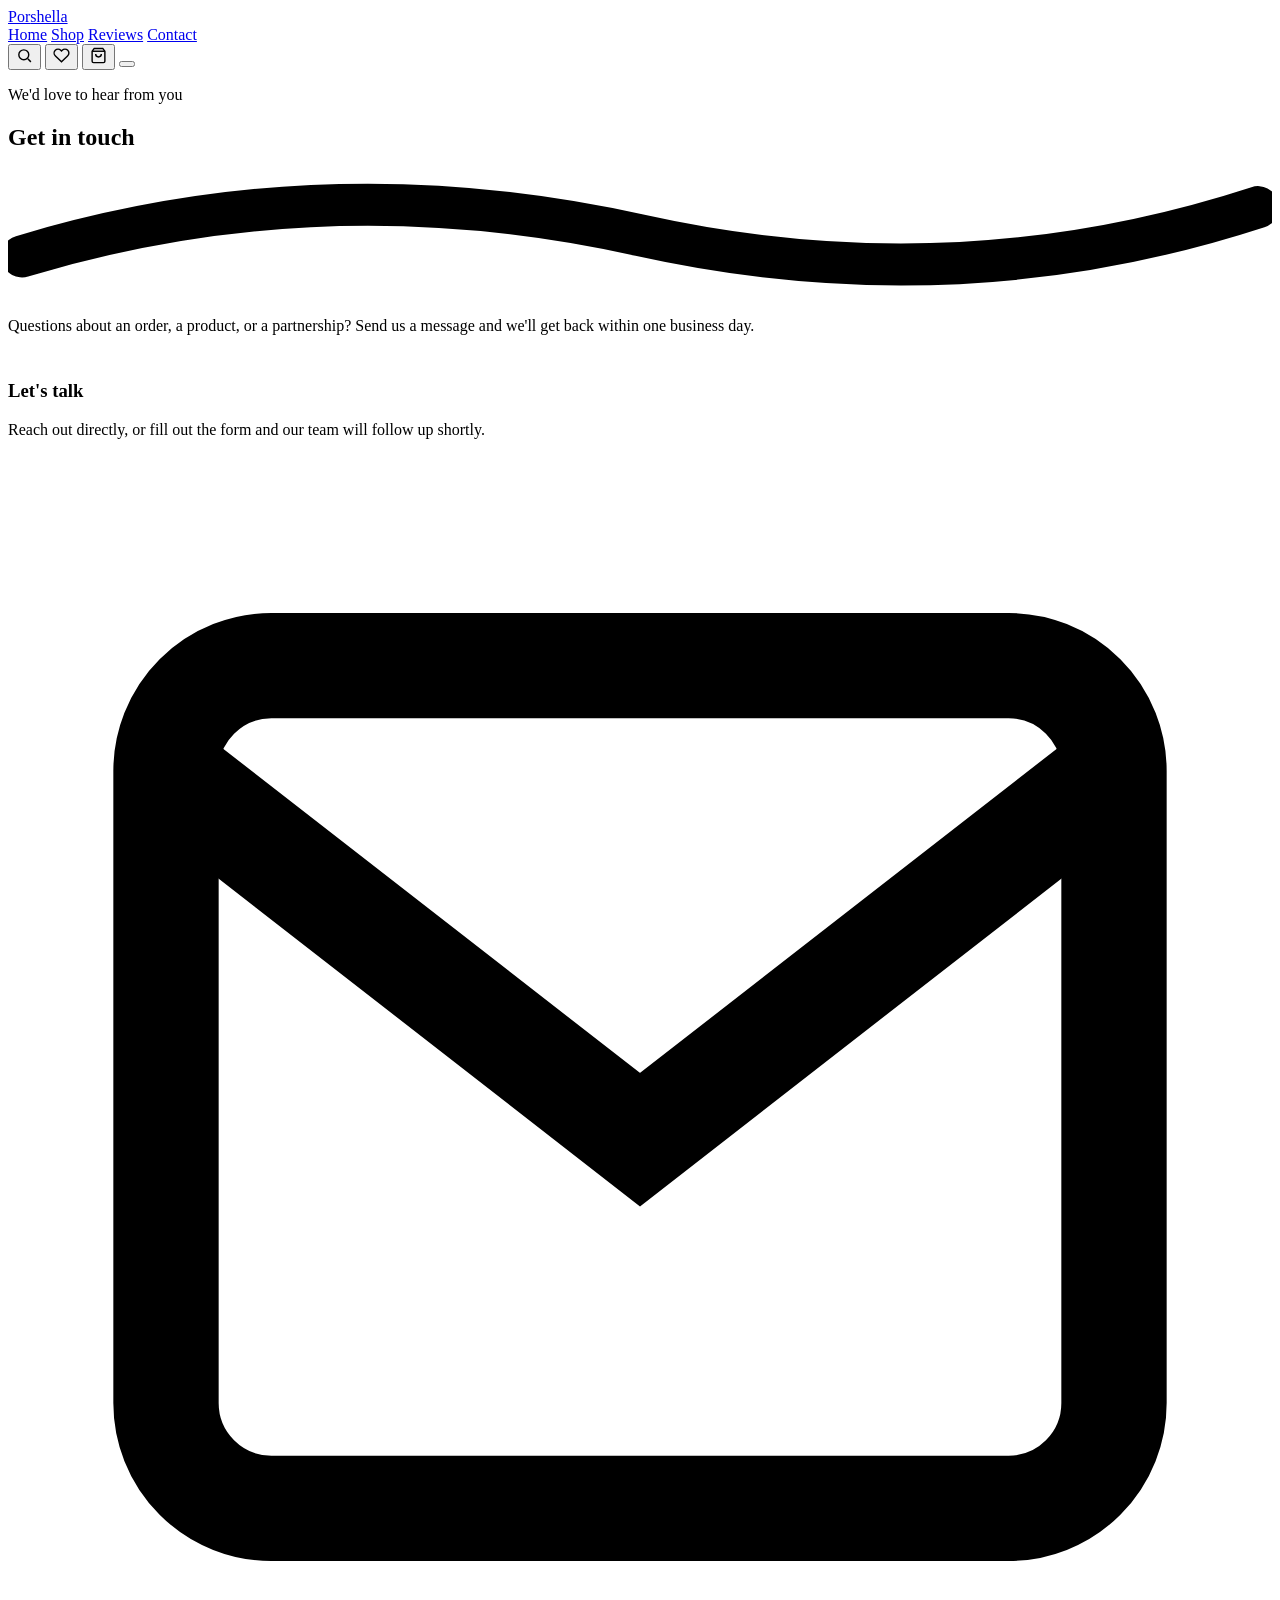
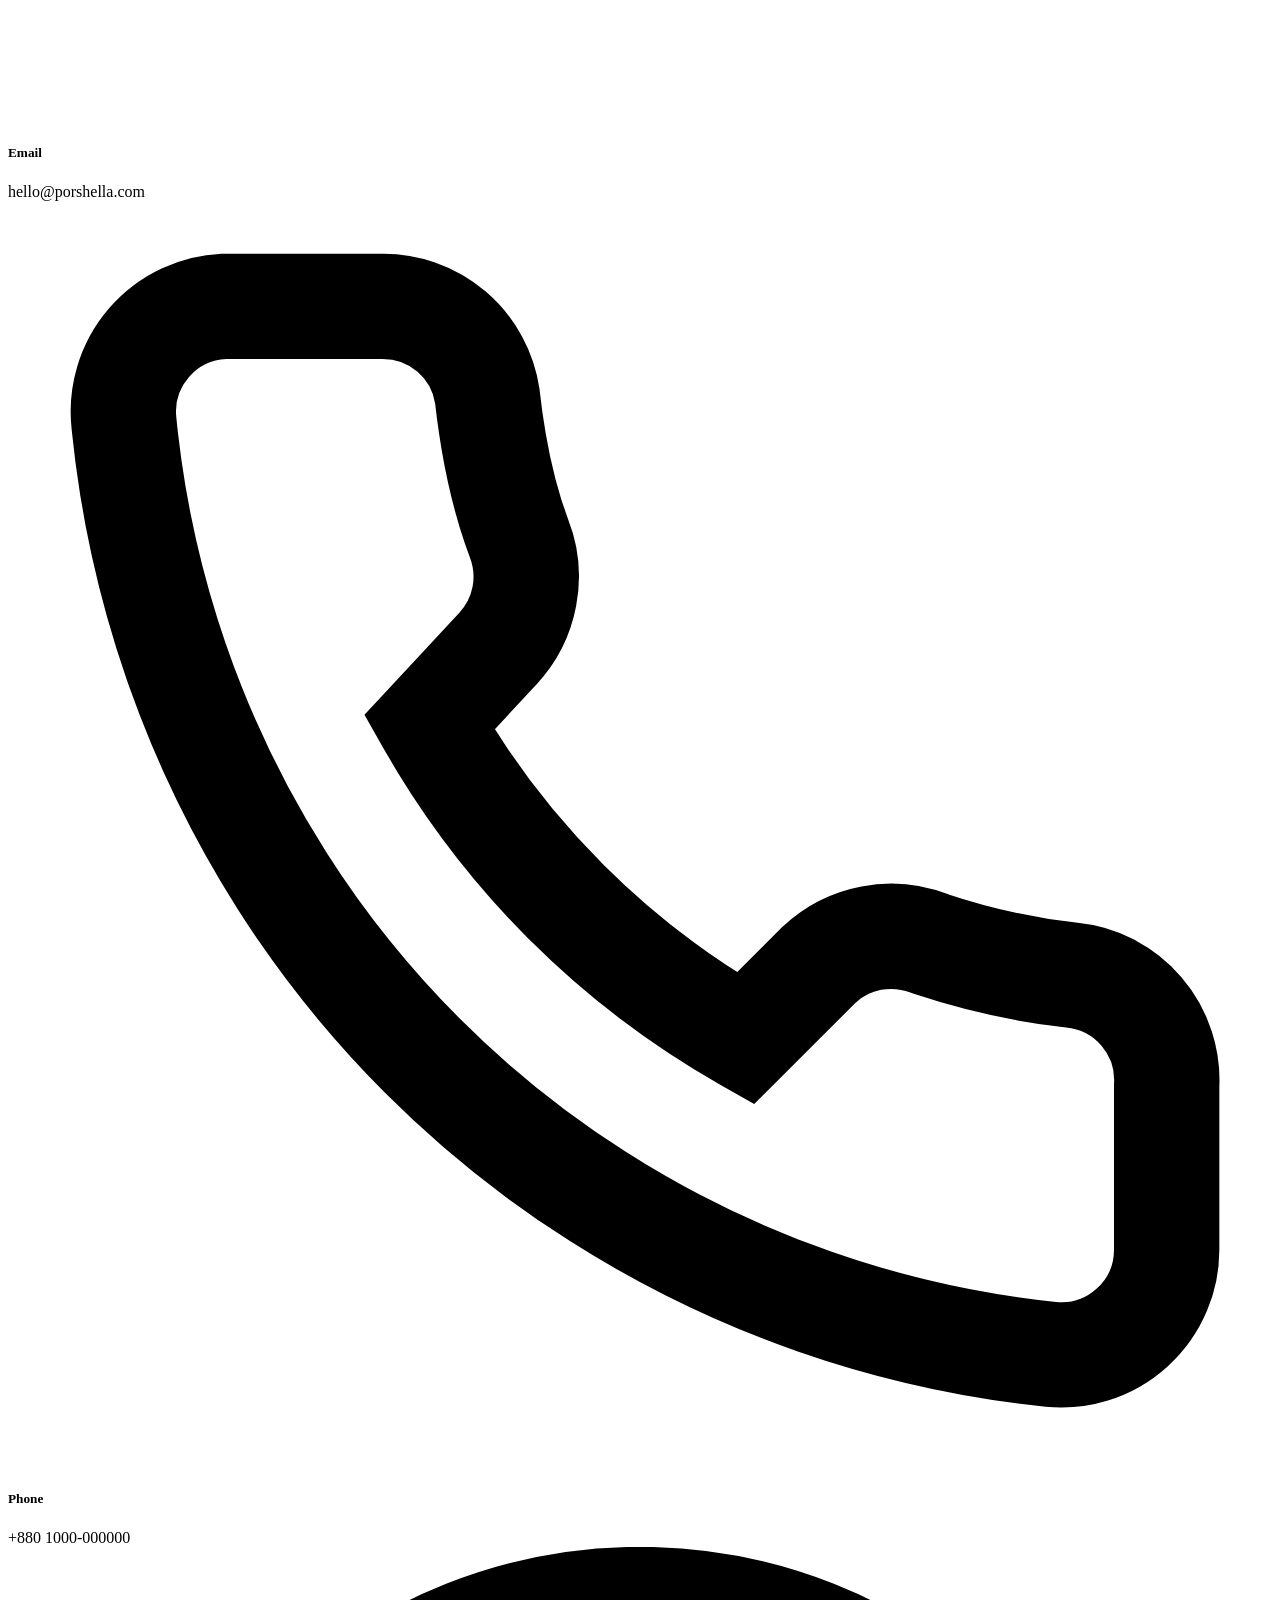
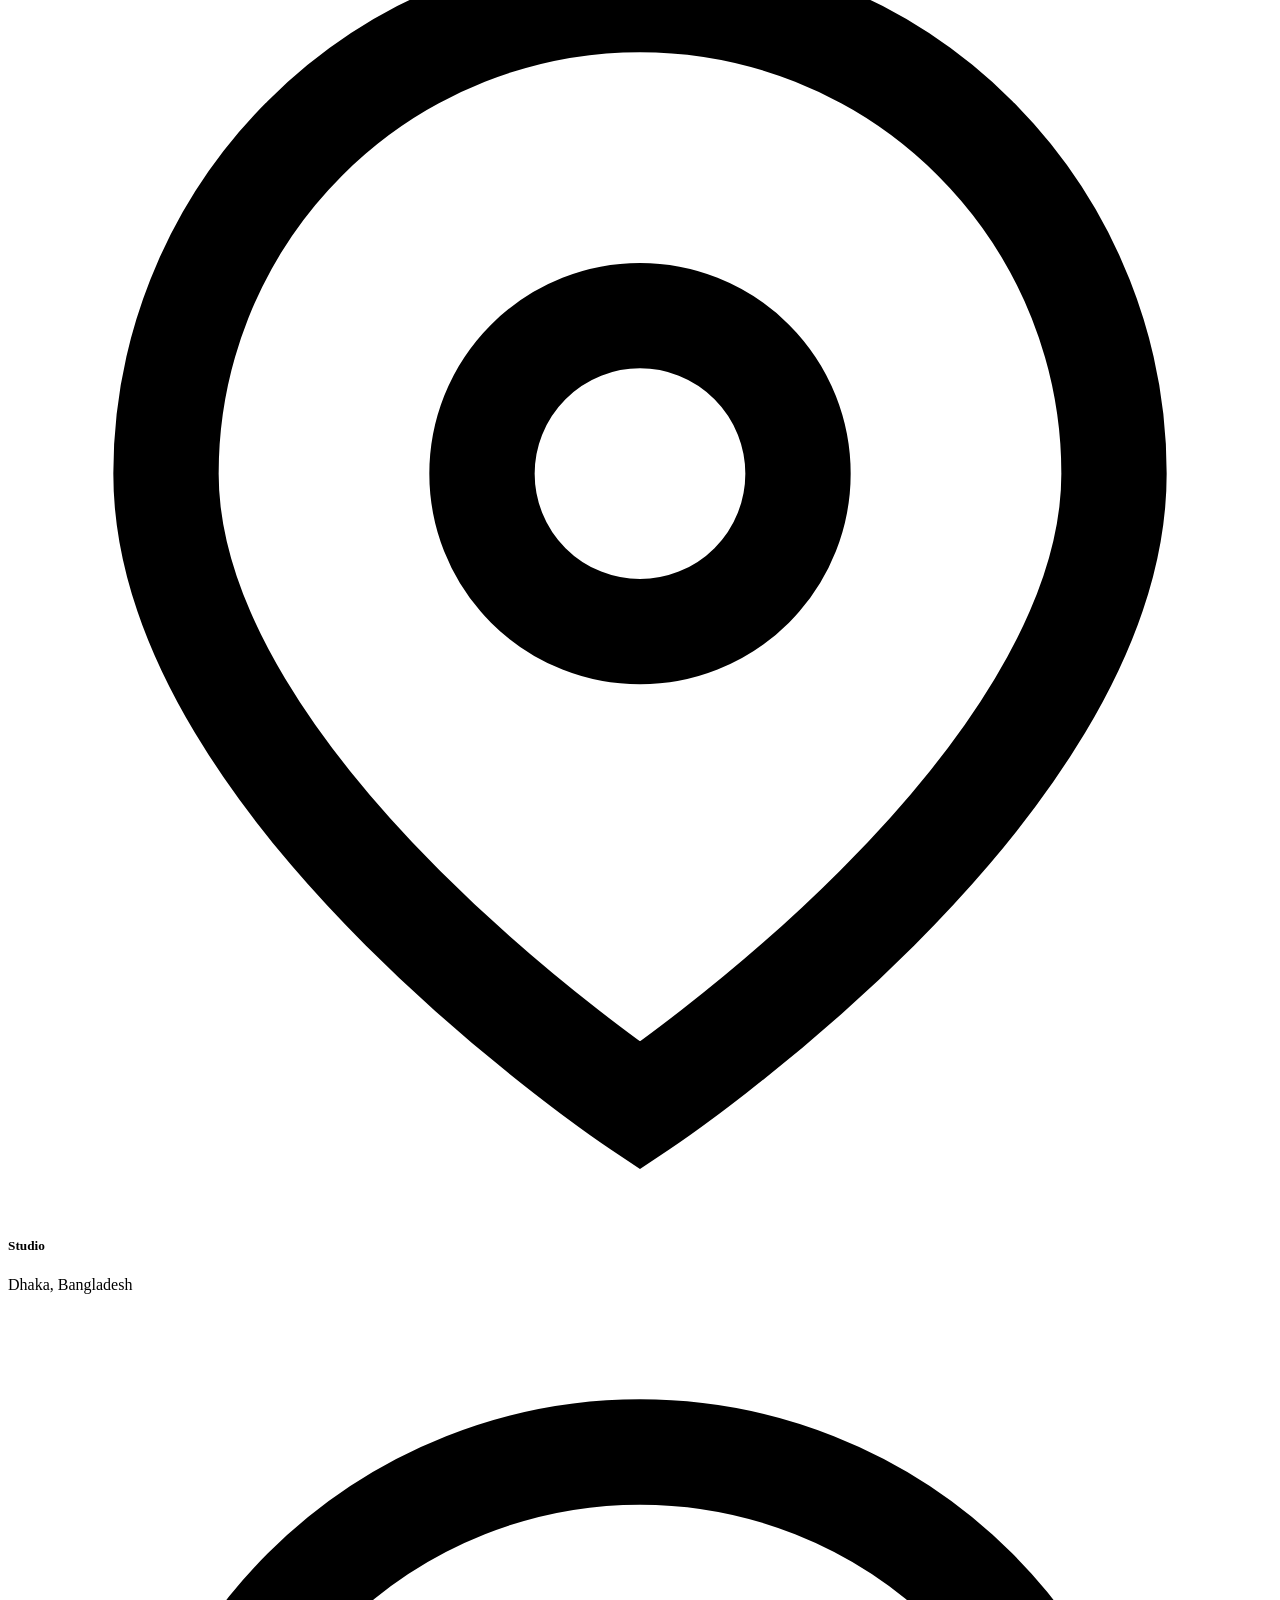
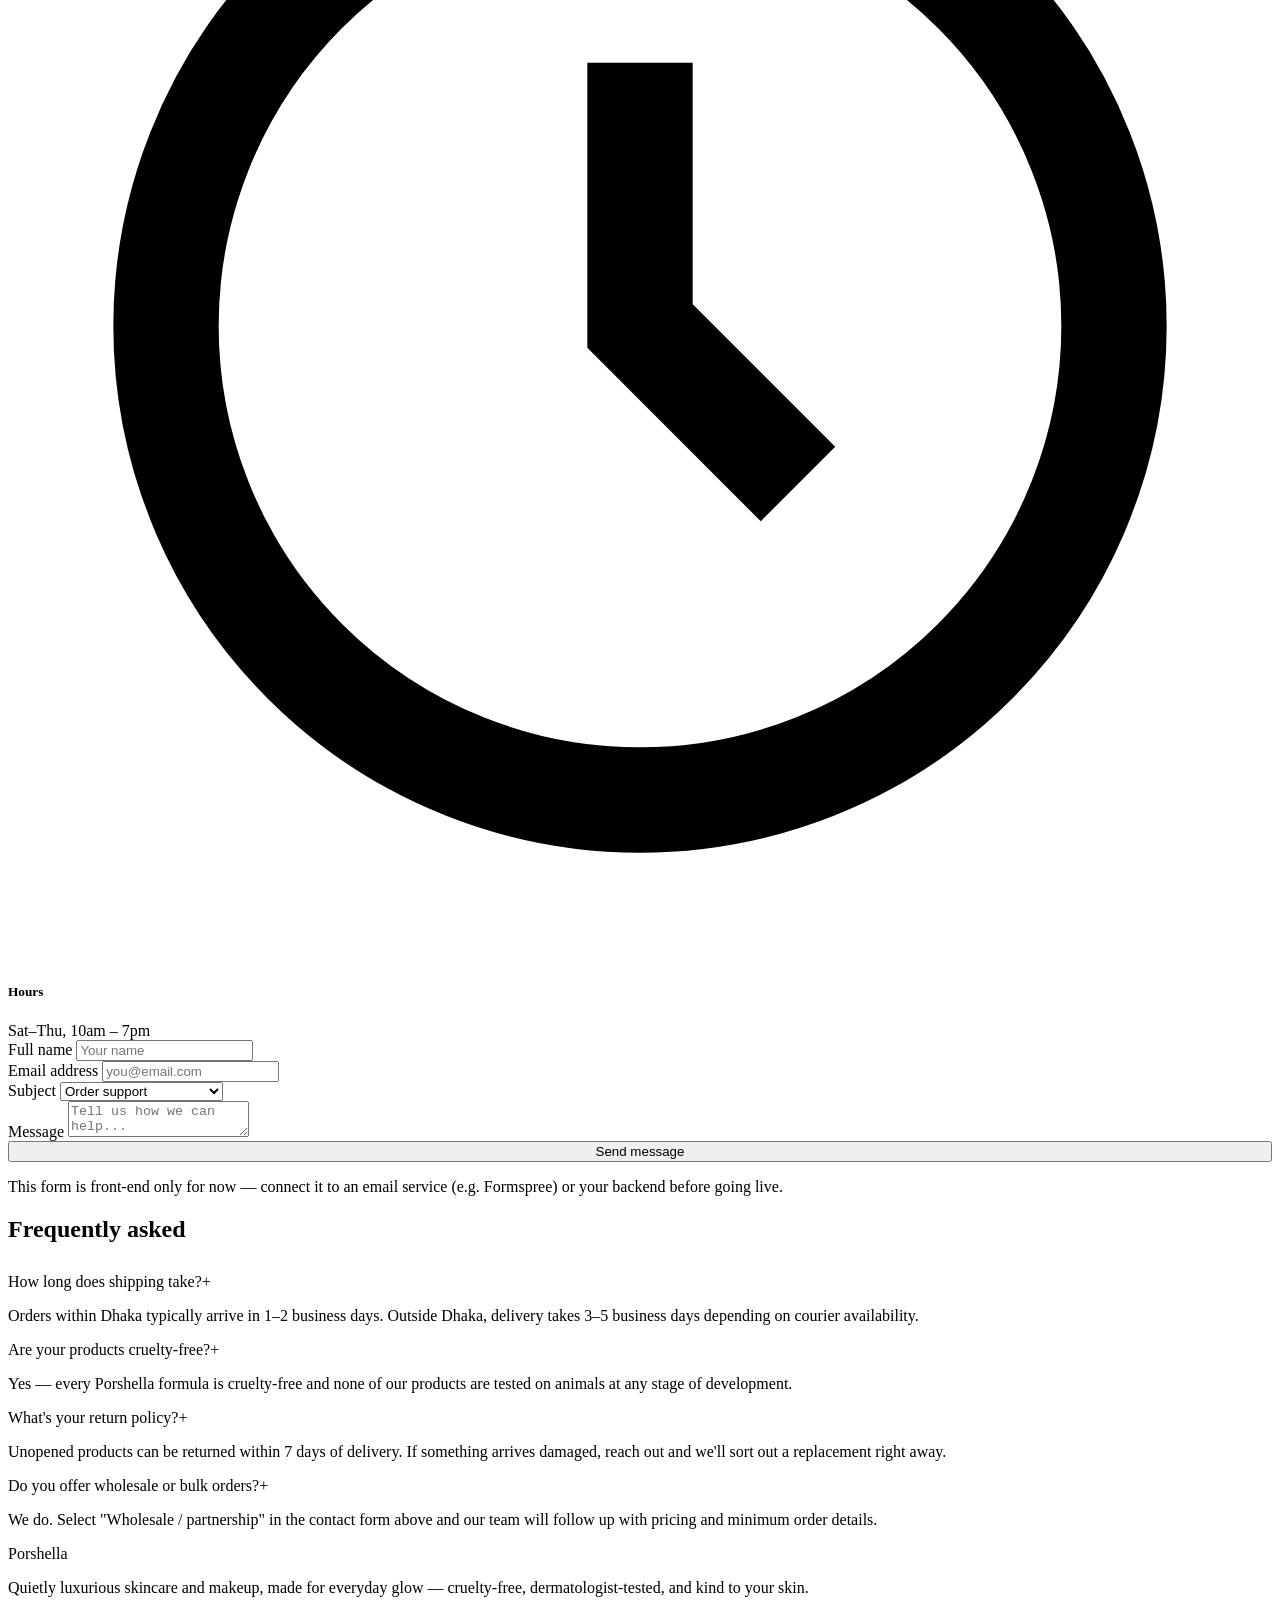
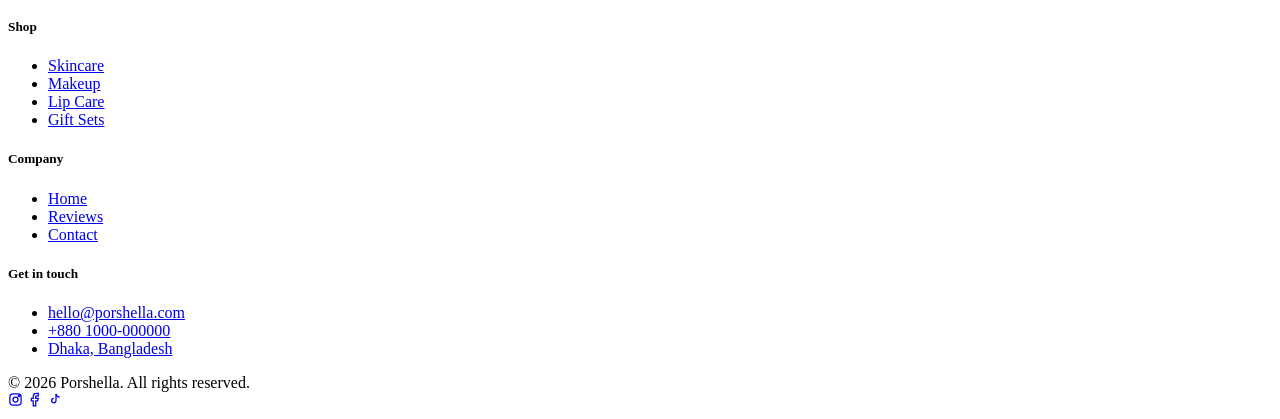
==== contact.html @ 31812f54 "Add files via upload" ====
<!DOCTYPE html>
<html lang="en">
<head>
<meta charset="UTF-8">
<meta name="viewport" content="width=device-width, initial-scale=1.0">
<title>Contact — Porshella</title>
<link rel="preconnect" href="https://fonts.googleapis.com">
<link href="https://fonts.googleapis.com/css2?family=Playfair+Display:wght@500;600;700&family=Inter:wght@400;500;600;700&display=swap" rel="stylesheet">
<link rel="stylesheet" href="css/styles.css">
</head>
<body>

<header class="site-header">
  <nav class="nav">
    <a href="index.html" class="logo">Por<span>shella</span></a>
    <div class="nav-links">
      <a href="index.html">Home</a>
      <a href="cosmetics.html">Shop</a>
      <a href="reviews.html">Reviews</a>
      <a href="contact.html" class="active">Contact</a>
    </div>
    <div class="nav-actions">
      <button class="icon-btn" aria-label="Search">
        <svg width="17" height="17" viewBox="0 0 24 24" fill="none" stroke="currentColor" stroke-width="2"><circle cx="11" cy="11" r="7"/><line x1="21" y1="21" x2="16.65" y2="16.65"/></svg>
      </button>
      <button class="icon-btn" aria-label="Wishlist">
        <svg width="17" height="17" viewBox="0 0 24 24" fill="none" stroke="currentColor" stroke-width="2"><path d="M20.8 4.6a5.5 5.5 0 0 0-7.8 0L12 5.6l-1-1a5.5 5.5 0 0 0-7.8 7.8l1 1L12 21l7.8-7.6 1-1a5.5 5.5 0 0 0 0-7.8z"/></svg>
      </button>
      <button class="icon-btn" aria-label="Bag">
        <svg width="17" height="17" viewBox="0 0 24 24" fill="none" stroke="currentColor" stroke-width="2"><path d="M6 2 3 6v14a2 2 0 0 0 2 2h14a2 2 0 0 0 2-2V6l-3-4Z"/><path d="M3 6h18"/><path d="M16 10a4 4 0 0 1-8 0"/></svg>
      </button>
      <button class="menu-toggle" aria-label="Menu"><span></span></button>
    </div>
  </nav>
</header>

<main>
  <section class="page-hero">
    <div class="wrap">
      <p class="eyebrow center" style="justify-content:center;">We'd love to hear from you</p>
      <h1>Get in <span class="swash">touch<svg viewBox="0 0 180 20" preserveAspectRatio="none"><path d="M2 15 Q45 2 90 12 T178 8" stroke="currentColor" stroke-width="6" fill="none" stroke-linecap="round"/></svg></span></h1>
      <p>Questions about an order, a product, or a partnership? Send us a message and we'll get back within one business day.</p>
    </div>
  </section>

  <section class="section-pad bg-white" style="padding-top:10px;">
    <div class="wrap">
      <div class="contact-grid">

        <div class="contact-info">
          <h3>Let's talk</h3>
          <p>Reach out directly, or fill out the form and our team will follow up shortly.</p>

          <div class="contact-item">
            <div class="ci-icon">
              <svg viewBox="0 0 24 24" fill="none" stroke="currentColor" stroke-width="2"><path d="M4 4h16v16H4z" opacity="0"/><path d="M3 6l9 7 9-7"/><rect x="3" y="4" width="18" height="16" rx="2"/></svg>
            </div>
            <div>
              <h5>Email</h5>
              <span>hello@porshella.com</span>
            </div>
          </div>

          <div class="contact-item">
            <div class="ci-icon">
              <svg viewBox="0 0 24 24" fill="none" stroke="currentColor" stroke-width="2"><path d="M22 16.9v3a2 2 0 0 1-2.2 2 19.8 19.8 0 0 1-8.6-3 19.5 19.5 0 0 1-6-6 19.8 19.8 0 0 1-3-8.7A2 2 0 0 1 4.1 2h3a2 2 0 0 1 2 1.7c.1.9.3 1.9.6 2.7a2 2 0 0 1-.4 2.1L8 9.9a16 16 0 0 0 6 6l1.4-1.4a2 2 0 0 1 2.1-.4c.9.3 1.8.5 2.7.6a2 2 0 0 1 1.8 2.1Z"/></svg>
            </div>
            <div>
              <h5>Phone</h5>
              <span>+880 1000-000000</span>
            </div>
          </div>

          <div class="contact-item">
            <div class="ci-icon">
              <svg viewBox="0 0 24 24" fill="none" stroke="currentColor" stroke-width="2"><path d="M21 10c0 6-9 12-9 12S3 16 3 10a9 9 0 1 1 18 0Z"/><circle cx="12" cy="10" r="3"/></svg>
            </div>
            <div>
              <h5>Studio</h5>
              <span>Dhaka, Bangladesh</span>
            </div>
          </div>

          <div class="contact-item">
            <div class="ci-icon">
              <svg viewBox="0 0 24 24" fill="none" stroke="currentColor" stroke-width="2"><circle cx="12" cy="12" r="9"/><path d="M12 7v5l3 3"/></svg>
            </div>
            <div>
              <h5>Hours</h5>
              <span>Sat–Thu, 10am – 7pm</span>
            </div>
          </div>
        </div>

        <div class="contact-form">
          <form>
            <div class="form-row">
              <div class="form-field">
                <label for="name">Full name</label>
                <input type="text" id="name" placeholder="Your name" required>
              </div>
              <div class="form-field">
                <label for="email">Email address</label>
                <input type="email" id="email" placeholder="you@email.com" required>
              </div>
            </div>
            <div class="form-row">
              <div class="form-field full">
                <label for="subject">Subject</label>
                <select id="subject">
                  <option>Order support</option>
                  <option>Product question</option>
                  <option>Wholesale / partnership</option>
                  <option>Something else</option>
                </select>
              </div>
            </div>
            <div class="form-row">
              <div class="form-field full">
                <label for="message">Message</label>
                <textarea id="message" placeholder="Tell us how we can help..." required></textarea>
              </div>
            </div>
            <button type="submit" class="btn btn-primary" style="width:100%;">Send message</button>
            <p class="form-note">This form is front-end only for now — connect it to an email service (e.g. Formspree) or your backend before going live.</p>
          </form>
        </div>

      </div>

      <div class="faq-list">
        <div class="section-head" style="margin-bottom:30px;">
          <h2>Frequently asked</h2>
        </div>

        <div class="faq-item open">
          <div class="faq-q"><span>How long does shipping take?</span><span class="plus">+</span></div>
          <div class="faq-a"><p>Orders within Dhaka typically arrive in 1–2 business days. Outside Dhaka, delivery takes 3–5 business days depending on courier availability.</p></div>
        </div>

        <div class="faq-item">
          <div class="faq-q"><span>Are your products cruelty-free?</span><span class="plus">+</span></div>
          <div class="faq-a"><p>Yes — every Porshella formula is cruelty-free and none of our products are tested on animals at any stage of development.</p></div>
        </div>

        <div class="faq-item">
          <div class="faq-q"><span>What's your return policy?</span><span class="plus">+</span></div>
          <div class="faq-a"><p>Unopened products can be returned within 7 days of delivery. If something arrives damaged, reach out and we'll sort out a replacement right away.</p></div>
        </div>

        <div class="faq-item">
          <div class="faq-q"><span>Do you offer wholesale or bulk orders?</span><span class="plus">+</span></div>
          <div class="faq-a"><p>We do. Select "Wholesale / partnership" in the contact form above and our team will follow up with pricing and minimum order details.</p></div>
        </div>
      </div>

    </div>
  </section>
</main>

<footer class="site-footer">
  <div class="wrap">
    <div class="footer-grid">
      <div>
        <div class="footer-logo">Por<span>shella</span></div>
        <p>Quietly luxurious skincare and makeup, made for everyday glow — cruelty-free, dermatologist-tested, and kind to your skin.</p>
      </div>
      <div class="footer-col">
        <h5>Shop</h5>
        <ul>
          <li><a href="cosmetics.html#skincare">Skincare</a></li>
          <li><a href="cosmetics.html#makeup">Makeup</a></li>
          <li><a href="cosmetics.html#lip-care">Lip Care</a></li>
          <li><a href="cosmetics.html#gift-sets">Gift Sets</a></li>
        </ul>
      </div>
      <div class="footer-col">
        <h5>Company</h5>
        <ul>
          <li><a href="index.html">Home</a></li>
          <li><a href="reviews.html">Reviews</a></li>
          <li><a href="contact.html">Contact</a></li>
        </ul>
      </div>
      <div class="footer-col">
        <h5>Get in touch</h5>
        <ul>
          <li><a href="mailto:hello@porshella.com">hello@porshella.com</a></li>
          <li><a href="tel:+8801000000000">+880 1000-000000</a></li>
          <li><a href="contact.html">Dhaka, Bangladesh</a></li>
        </ul>
      </div>
    </div>
    <div class="footer-bottom">
      <span>© 2026 Porshella. All rights reserved.</span>
      <div class="footer-social">
        <a href="#" aria-label="Instagram"><svg width="15" height="15" viewBox="0 0 24 24" fill="none" stroke="currentColor" stroke-width="2"><rect x="3" y="3" width="18" height="18" rx="5"/><circle cx="12" cy="12" r="4"/><circle cx="17.5" cy="6.5" r="1"/></svg></a>
        <a href="#" aria-label="Facebook"><svg width="15" height="15" viewBox="0 0 24 24" fill="none" stroke="currentColor" stroke-width="2"><path d="M18 2h-3a5 5 0 0 0-5 5v3H7v4h3v8h4v-8h3l1-4h-4V7a1 1 0 0 1 1-1h3Z"/></svg></a>
        <a href="#" aria-label="TikTok"><svg width="15" height="15" viewBox="0 0 24 24" fill="none" stroke="currentColor" stroke-width="2"><path d="M16 3v10.5a3.5 3.5 0 1 1-3.5-3.5"/><path d="M16 3c.5 3 2.5 5 6 5"/></svg></a>
      </div>
    </div>
  </div>
</footer>

<script src="js/main.js"></script>
</body>
</html>
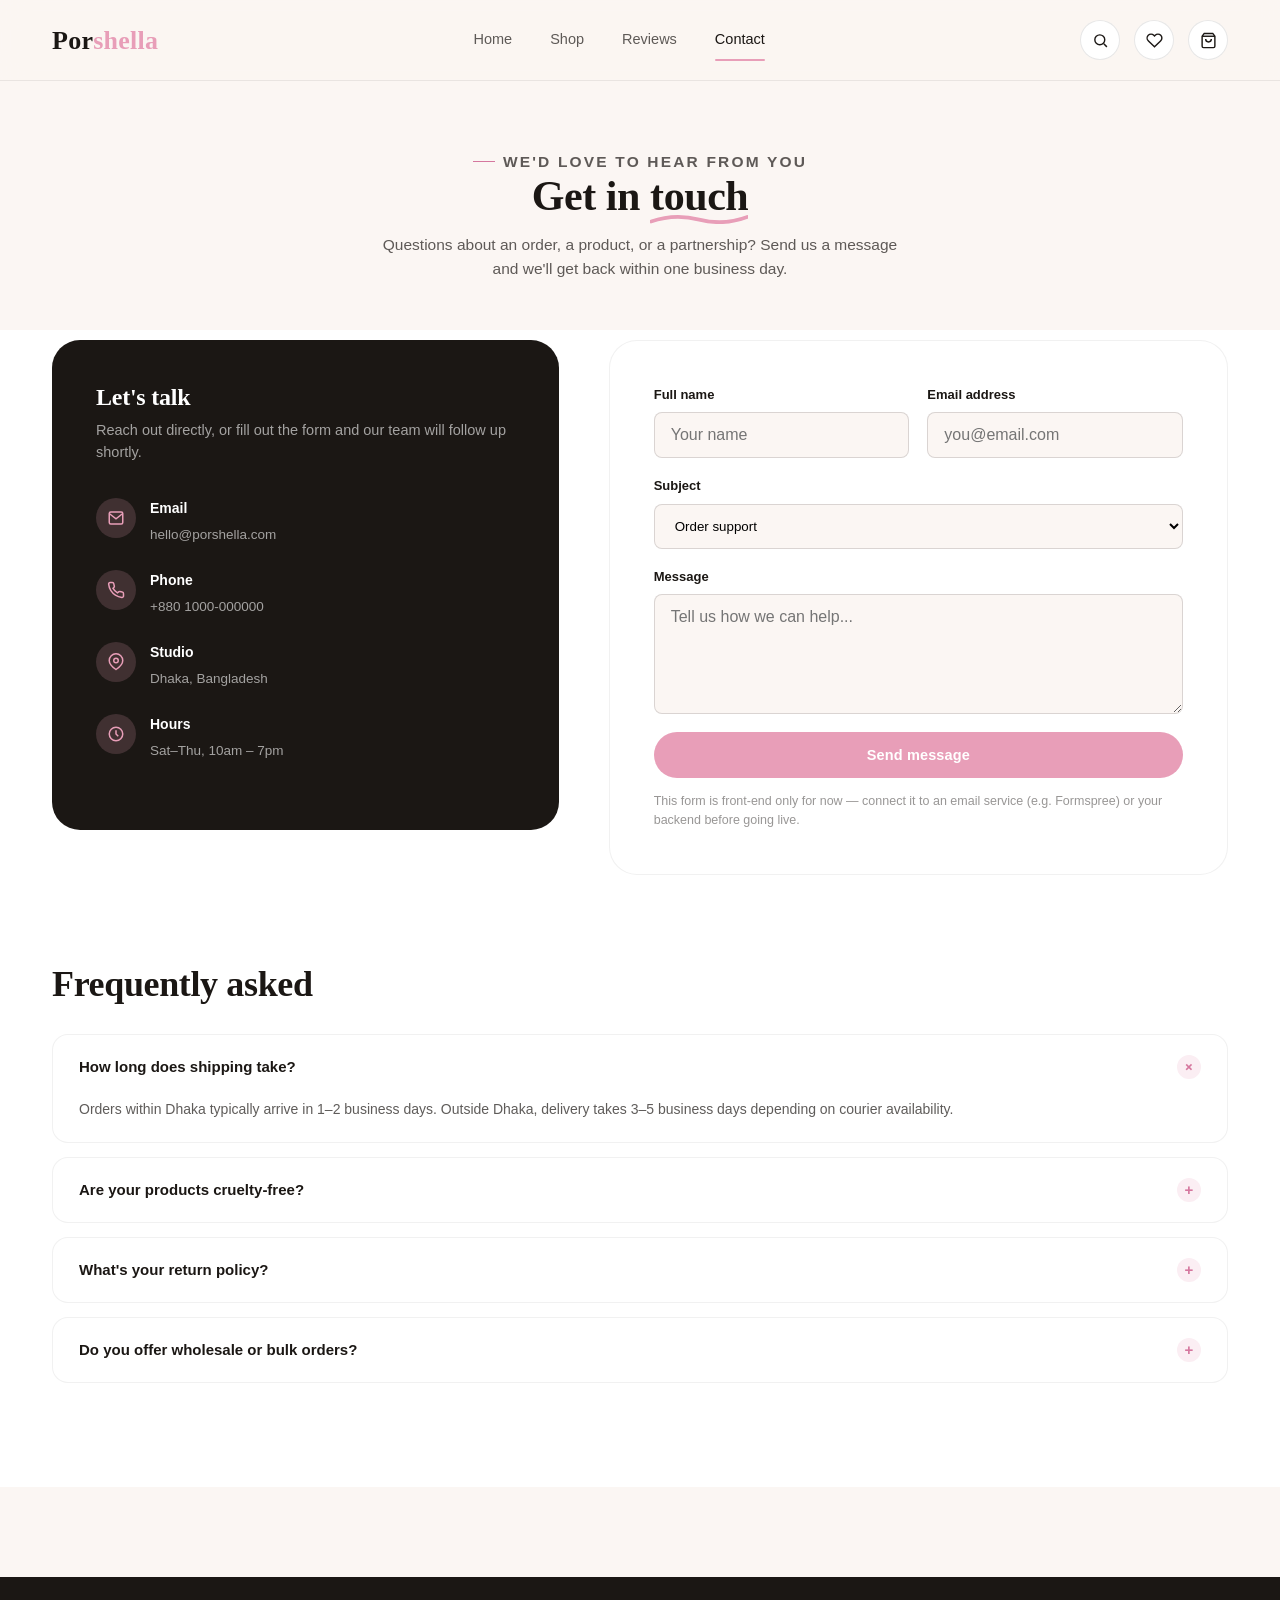
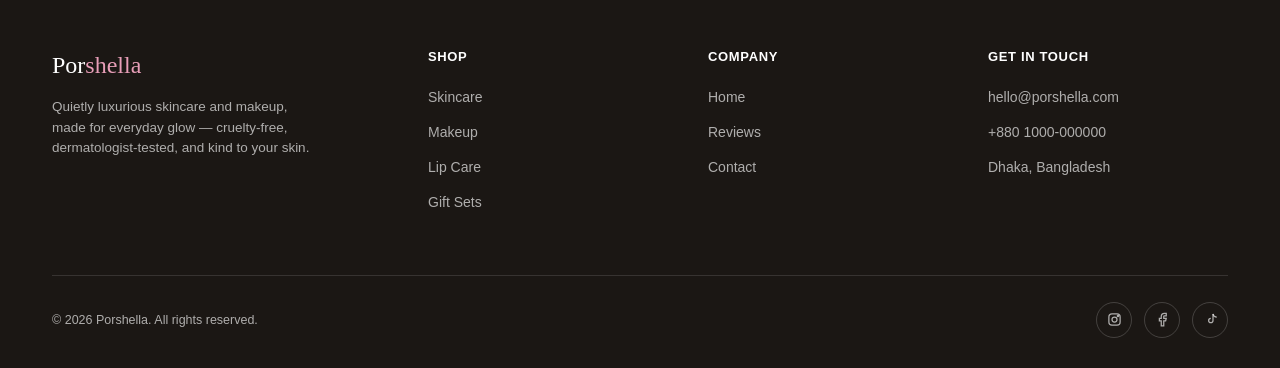
==== commit 5cf82449: "Add files via upload" ====
--- a/contact.html
+++ b/contact.html
@@ -6,7 +6,7 @@
 <title>Contact — Porshella</title>
 <link rel="preconnect" href="https://fonts.googleapis.com">
 <link href="https://fonts.googleapis.com/css2?family=Playfair+Display:wght@500;600;700&family=Inter:wght@400;500;600;700&display=swap" rel="stylesheet">
-<link rel="stylesheet" href="css/styles.css">
+<link rel="stylesheet" href="styles.css">
 </head>
 <body>
 
--- a/styles.css
+++ b/styles.css
@@ -0,0 +1,812 @@
+/* ============================================
+   PORSHELLA — Design tokens
+   Palette is intentionally restricted to three
+   colors: blush pink, ink, and off-white/white.
+   ============================================ */
+
+:root{
+  --pink: #E89EB8;
+  --pink-deep: #D5779E;   /* pressed / hover shade of the same pink */
+  --pink-soft: #F5D9E4;   /* light tint of the same pink, for washes */
+  --pink-wash: #FBEEF3;   /* barely-there tint, for section backgrounds */
+
+  --ink: #1B1714;         /* near-black, used for all text */
+  --ink-70: rgba(27,23,20,.7);
+  --ink-45: rgba(27,23,20,.45);
+
+  --off-white: #FBF6F3;   /* primary canvas */
+  --white: #FFFFFF;       /* card surfaces */
+
+  --serif: "Playfair Display", "Times New Roman", serif;
+  --sans: "Inter", -apple-system, BlinkMacSystemFont, "Segoe UI", sans-serif;
+
+  --radius-sm: 8px;
+  --radius-md: 16px;
+  --radius-lg: 28px;
+  --radius-pill: 999px;
+
+  --shadow-soft: 0 20px 60px -25px rgba(27,23,20,.25);
+  --shadow-card: 0 12px 30px -18px rgba(27,23,20,.22);
+
+  --max-w: 1240px;
+}
+
+*{ box-sizing:border-box; margin:0; padding:0; }
+
+html{ scroll-behavior:smooth; }
+
+body{
+  font-family: var(--sans);
+  background: var(--off-white);
+  color: var(--ink);
+  line-height: 1.5;
+  -webkit-font-smoothing: antialiased;
+}
+
+img{ max-width:100%; display:block; }
+a{ color:inherit; text-decoration:none; }
+ul{ list-style:none; }
+button, input, textarea{ font-family:inherit; font-size:inherit; color:inherit; }
+button{ cursor:pointer; border:none; background:none; }
+
+.wrap{
+  max-width: var(--max-w);
+  margin: 0 auto;
+  padding: 0 32px;
+}
+
+section{ position:relative; }
+
+h1,h2,h3,h4{
+  font-family: var(--serif);
+  font-weight: 600;
+  letter-spacing: -0.01em;
+  line-height: 1.1;
+}
+
+.eyebrow{
+  display:inline-flex;
+  align-items:center;
+  gap:8px;
+  font-size: 12.5px;
+  letter-spacing: .14em;
+  text-transform: uppercase;
+  color: var(--pink-deep);
+  font-weight: 600;
+  margin-bottom: 18px;
+}
+.eyebrow::before{
+  content:"";
+  width:22px; height:1px;
+  background: var(--pink-deep);
+  display:inline-block;
+}
+
+/* Signature swash underline used under one emphasised word per hero */
+.swash{
+  position: relative;
+  white-space: nowrap;
+}
+.swash svg{
+  position:absolute;
+  left:0; bottom:-.12em;
+  width:100%; height:.3em;
+  color: var(--pink);
+}
+
+/* ============ Buttons ============ */
+.btn{
+  display:inline-flex;
+  align-items:center;
+  justify-content:center;
+  gap:8px;
+  padding: 15px 30px;
+  border-radius: var(--radius-pill);
+  font-size: 14.5px;
+  font-weight: 600;
+  letter-spacing: .01em;
+  transition: transform .18s ease, background .18s ease, color .18s ease, border-color .18s ease;
+}
+.btn:active{ transform: scale(.96); }
+
+.btn-primary{
+  background: var(--pink);
+  color: var(--white);
+}
+.btn-primary:hover{ background: var(--pink-deep); }
+
+.btn-ghost{
+  background: transparent;
+  color: var(--ink);
+  border: 1.5px solid var(--ink);
+}
+.btn-ghost:hover{ background: var(--ink); color: var(--white); }
+
+.btn-outline-pink{
+  background: transparent;
+  color: var(--pink-deep);
+  border: 1.5px solid var(--pink);
+}
+.btn-outline-pink:hover{ background: var(--pink); color: var(--white); }
+
+.btn-sm{ padding: 10px 20px; font-size: 13px; }
+
+/* ============ Nav ============ */
+.site-header{
+  position: sticky;
+  top: 0;
+  z-index: 100;
+  background: rgba(251,246,243,.86);
+  backdrop-filter: saturate(160%) blur(14px);
+  border-bottom: 1px solid rgba(27,23,20,.08);
+}
+.nav{
+  display:flex;
+  align-items:center;
+  justify-content:space-between;
+  padding: 20px 32px;
+  max-width: var(--max-w);
+  margin: 0 auto;
+}
+.logo{
+  font-family: var(--serif);
+  font-size: 26px;
+  font-weight: 700;
+  letter-spacing: .01em;
+}
+.logo span{ color: var(--pink); }
+
+.nav-links{
+  display:flex;
+  align-items:center;
+  gap: 38px;
+}
+.nav-links a{
+  font-size: 14.5px;
+  font-weight: 500;
+  color: var(--ink-70);
+  position: relative;
+  padding: 4px 0;
+}
+.nav-links a:hover, .nav-links a.active{ color: var(--ink); }
+.nav-links a.active::after{
+  content:"";
+  position:absolute;
+  left:0; right:0; bottom:-6px;
+  height:2px;
+  background: var(--pink);
+  border-radius: 2px;
+}
+
+.nav-actions{
+  display:flex;
+  align-items:center;
+  gap: 14px;
+}
+.icon-btn{
+  width: 40px; height:40px;
+  border-radius: 50%;
+  display:flex; align-items:center; justify-content:center;
+  background: var(--white);
+  border: 1px solid rgba(27,23,20,.1);
+  transition: border-color .18s, background .18s;
+}
+.icon-btn:hover{ border-color: var(--pink); }
+
+.menu-toggle{
+  display:none;
+  width: 40px; height:40px;
+  border-radius: 50%;
+  align-items:center; justify-content:center;
+  background: var(--white);
+  border: 1px solid rgba(27,23,20,.1);
+}
+.menu-toggle span, .menu-toggle span::before, .menu-toggle span::after{
+  content:"";
+  display:block;
+  width:16px; height:1.5px;
+  background: var(--ink);
+  position:relative;
+}
+.menu-toggle span::before{ position:absolute; top:-5px; }
+.menu-toggle span::after{ position:absolute; top:5px; }
+
+/* ============ Hero (landing) ============ */
+.hero{
+  padding: 56px 0 90px;
+}
+.hero-grid{
+  display:grid;
+  grid-template-columns: 1fr 1fr;
+  gap: 60px;
+  align-items:center;
+}
+.hero h1{
+  font-size: 54px;
+  margin-bottom: 22px;
+}
+.hero h1 em{
+  font-style: italic;
+  color: var(--pink-deep);
+}
+.hero p.lead{
+  font-size: 17px;
+  color: var(--ink-70);
+  max-width: 440px;
+  margin-bottom: 34px;
+}
+.hero-ctas{
+  display:flex;
+  align-items:center;
+  gap: 22px;
+}
+.hero-note{
+  font-size: 13.5px;
+  color: var(--ink-45);
+}
+
+.hero-stats{
+  display:flex;
+  gap: 40px;
+  margin-top: 56px;
+  padding-top: 30px;
+  border-top: 1px solid rgba(27,23,20,.1);
+}
+.hero-stats .stat-num{
+  font-family: var(--serif);
+  font-size: 26px;
+  font-weight: 700;
+  color: var(--pink-deep);
+}
+.hero-stats .stat-label{
+  font-size: 12.5px;
+  color: var(--ink-45);
+  margin-top: 2px;
+}
+
+/* Hero visual: organic blob placeholder + floating card, mirrors the
+   reference layout (big blob image + floating product callout) */
+.hero-visual{
+  position: relative;
+}
+.hero-blob{
+  aspect-ratio: 1/1.02;
+  border-radius: 46% 54% 61% 39% / 45% 42% 58% 55%;
+  background: linear-gradient(155deg, var(--pink-soft), var(--pink) 78%);
+  display:flex;
+  align-items:center;
+  justify-content:center;
+  position:relative;
+  overflow:hidden;
+  box-shadow: var(--shadow-soft);
+}
+.hero-blob .placeholder-icon{
+  width: 30%;
+  opacity:.75;
+}
+.hero-blob .placeholder-label{
+  position:absolute;
+  bottom: 28px;
+  left:50%;
+  transform: translateX(-50%);
+  font-size: 12.5px;
+  font-weight: 600;
+  letter-spacing:.05em;
+  text-transform: uppercase;
+  color: var(--white);
+  background: rgba(27,23,20,.28);
+  padding: 8px 16px;
+  border-radius: var(--radius-pill);
+}
+
+.floating-card{
+  position:absolute;
+  bottom: -18px;
+  left: -34px;
+  width: 230px;
+  background: var(--white);
+  border-radius: var(--radius-md);
+  padding: 18px;
+  box-shadow: var(--shadow-card);
+}
+.floating-card .fc-tag{
+  display:inline-block;
+  font-size: 11px;
+  font-weight: 700;
+  letter-spacing:.04em;
+  text-transform: uppercase;
+  color: var(--pink-deep);
+  background: var(--pink-wash);
+  padding: 4px 10px;
+  border-radius: var(--radius-pill);
+  margin-bottom: 10px;
+}
+.floating-card h4{
+  font-size: 15px;
+  margin-bottom: 4px;
+}
+.floating-card .fc-price{
+  font-size: 13.5px;
+  color: var(--ink-45);
+}
+
+.floating-badge{
+  position:absolute;
+  top: 24px;
+  right: -20px;
+  background: var(--ink);
+  color: var(--white);
+  width: 92px; height: 92px;
+  border-radius: 50%;
+  display:flex;
+  flex-direction:column;
+  align-items:center;
+  justify-content:center;
+  text-align:center;
+  font-size: 11.5px;
+  font-weight: 600;
+  line-height:1.25;
+  box-shadow: var(--shadow-card);
+}
+.floating-badge strong{
+  font-family: var(--serif);
+  font-size: 18px;
+  display:block;
+}
+
+/* ============ Generic section heading row ============ */
+.section-head{
+  display:flex;
+  justify-content:space-between;
+  align-items:flex-end;
+  gap: 40px;
+  margin-bottom: 46px;
+}
+.section-head h2{
+  font-size: 36px;
+  max-width: 520px;
+}
+.section-head p{
+  color: var(--ink-70);
+  max-width: 380px;
+  font-size: 15px;
+}
+.section-pad{ padding: 90px 0; }
+.bg-wash{ background: var(--pink-wash); }
+.bg-white{ background: var(--white); }
+
+/* ============ Category strip ============ */
+.category-strip{
+  display:grid;
+  grid-template-columns: repeat(4, 1fr);
+  gap: 22px;
+}
+.category-card{
+  background: var(--white);
+  border-radius: var(--radius-lg);
+  padding: 30px 24px;
+  text-align:center;
+  border: 1px solid rgba(27,23,20,.06);
+  transition: transform .2s ease, box-shadow .2s ease, border-color .2s ease;
+}
+.category-card:hover{
+  transform: translateY(-4px);
+  box-shadow: var(--shadow-card);
+  border-color: var(--pink-soft);
+}
+.category-icon{
+  width: 56px; height: 56px;
+  margin: 0 auto 16px;
+  border-radius: 50%;
+  background: var(--pink-wash);
+  display:flex; align-items:center; justify-content:center;
+}
+.category-icon svg{ width: 26px; height:26px; color: var(--pink-deep); }
+.category-card h4{ font-size: 16px; margin-bottom: 4px; }
+.category-card span{ font-size: 13px; color: var(--ink-45); }
+
+/* ============ Product grid & cards ============ */
+.product-grid{
+  display:grid;
+  grid-template-columns: repeat(4, 1fr);
+  gap: 26px;
+}
+.product-card{
+  background: var(--white);
+  border-radius: var(--radius-lg);
+  overflow:hidden;
+  border: 1px solid rgba(27,23,20,.06);
+  transition: transform .22s ease, box-shadow .22s ease;
+  display:flex;
+  flex-direction:column;
+}
+.product-card:hover{
+  transform: translateY(-5px);
+  box-shadow: var(--shadow-card);
+}
+
+/* Image placeholder: swap this block for a real <img> once photos
+   are ready. Keep the .product-photo wrapper and its aspect ratio
+   so cards stay aligned; just replace contents with:
+   <img src="images/your-photo.jpg" alt="Product name"> */
+.product-photo{
+  aspect-ratio: 1/1;
+  background: linear-gradient(160deg, var(--pink-wash), var(--pink-soft));
+  display:flex;
+  align-items:center;
+  justify-content:center;
+  position:relative;
+}
+.product-photo .placeholder-icon{
+  width: 34%;
+  opacity:.65;
+}
+.product-photo .replace-tag{
+  position:absolute;
+  top: 12px; left: 12px;
+  font-size: 10.5px;
+  font-weight: 700;
+  letter-spacing: .04em;
+  text-transform: uppercase;
+  color: var(--pink-deep);
+  background: rgba(255,255,255,.85);
+  padding: 5px 9px;
+  border-radius: var(--radius-pill);
+}
+.product-tag{
+  position:absolute;
+  top: 12px; right: 12px;
+  font-size: 10.5px;
+  font-weight: 700;
+  letter-spacing:.03em;
+  text-transform: uppercase;
+  background: var(--ink);
+  color: var(--white);
+  padding: 5px 10px;
+  border-radius: var(--radius-pill);
+}
+.product-body{
+  padding: 20px;
+  display:flex;
+  flex-direction:column;
+  gap: 10px;
+  flex:1;
+}
+.product-cat{
+  font-size: 11.5px;
+  font-weight: 700;
+  letter-spacing:.05em;
+  text-transform: uppercase;
+  color: var(--pink-deep);
+}
+.product-body h3{
+  font-family: var(--sans);
+  font-size: 16px;
+  font-weight: 600;
+}
+.product-row{
+  display:flex;
+  align-items:center;
+  justify-content:space-between;
+  margin-top: auto;
+  padding-top: 6px;
+}
+.product-price{ font-size: 15px; font-weight: 700; }
+.add-btn{
+  width: 38px; height: 38px;
+  border-radius: 50%;
+  background: var(--pink-wash);
+  color: var(--pink-deep);
+  display:flex; align-items:center; justify-content:center;
+  transition: background .18s, color .18s;
+}
+.add-btn:hover{ background: var(--pink); color: var(--white); }
+
+/* ============ Testimonial teaser (landing) ============ */
+.testi-grid{
+  display:grid;
+  grid-template-columns: repeat(3, 1fr);
+  gap: 24px;
+}
+.testi-card{
+  background: var(--white);
+  border-radius: var(--radius-lg);
+  padding: 28px;
+  border: 1px solid rgba(27,23,20,.06);
+}
+.stars{ color: var(--pink); font-size: 14px; letter-spacing: 2px; margin-bottom: 14px; }
+.testi-card p{ font-size: 14.5px; color: var(--ink-70); margin-bottom: 20px; }
+.testi-person{ display:flex; align-items:center; gap: 12px; }
+.avatar{
+  width: 42px; height: 42px;
+  border-radius: 50%;
+  background: var(--pink-soft);
+  color: var(--pink-deep);
+  display:flex; align-items:center; justify-content:center;
+  font-family: var(--serif);
+  font-weight: 700;
+  font-size: 15px;
+}
+.testi-person strong{ font-size: 14px; display:block; }
+.testi-person span{ font-size: 12.5px; color: var(--ink-45); }
+
+/* ============ CTA banner ============ */
+.cta-banner{
+  background: var(--ink);
+  color: var(--white);
+  border-radius: var(--radius-lg);
+  padding: 64px;
+  display:flex;
+  align-items:center;
+  justify-content:space-between;
+  gap: 40px;
+}
+.cta-banner h2{ color: var(--white); font-size: 32px; max-width: 460px; }
+.cta-banner p{ color: rgba(255,255,255,.65); margin-top: 12px; font-size: 14.5px; }
+.newsletter-form{
+  display:flex;
+  gap: 10px;
+  flex-shrink:0;
+}
+.newsletter-form input{
+  width: 260px;
+  padding: 14px 18px;
+  border-radius: var(--radius-pill);
+  border: 1px solid rgba(255,255,255,.2);
+  background: rgba(255,255,255,.08);
+  color: var(--white);
+}
+.newsletter-form input::placeholder{ color: rgba(255,255,255,.5); }
+
+/* ============ Footer ============ */
+.site-footer{
+  background: var(--ink);
+  color: rgba(255,255,255,.65);
+  padding: 70px 0 30px;
+  margin-top: 90px;
+}
+.footer-grid{
+  display:grid;
+  grid-template-columns: 1.4fr 1fr 1fr 1fr;
+  gap: 40px;
+  padding-bottom: 50px;
+  border-bottom: 1px solid rgba(255,255,255,.12);
+}
+.footer-logo{
+  font-family: var(--serif);
+  font-size: 24px;
+  color: var(--white);
+  margin-bottom: 14px;
+}
+.footer-logo span{ color: var(--pink); }
+.site-footer p{ font-size: 13.5px; max-width: 260px; }
+.footer-col h5{
+  color: var(--white);
+  font-size: 13px;
+  letter-spacing: .05em;
+  text-transform: uppercase;
+  margin-bottom: 18px;
+}
+.footer-col ul li{ margin-bottom: 11px; }
+.footer-col a{ font-size: 14px; }
+.footer-col a:hover{ color: var(--pink); }
+.footer-bottom{
+  display:flex;
+  justify-content:space-between;
+  align-items:center;
+  padding-top: 26px;
+  font-size: 12.5px;
+}
+.footer-social{ display:flex; gap: 12px; }
+.footer-social a{
+  width: 36px; height: 36px;
+  border-radius: 50%;
+  border: 1px solid rgba(255,255,255,.18);
+  display:flex; align-items:center; justify-content:center;
+}
+.footer-social a:hover{ border-color: var(--pink); color: var(--pink); }
+
+/* ============ Page hero (inner pages) ============ */
+.page-hero{
+  padding: 64px 0 50px;
+  text-align:center;
+}
+.page-hero h1{ font-size: 42px; margin-bottom: 14px; }
+.page-hero p{ color: var(--ink-70); max-width: 520px; margin: 0 auto; font-size: 15.5px; }
+
+/* ============ Category filter tabs (shop) ============ */
+.filter-bar{
+  display:flex;
+  align-items:center;
+  justify-content:center;
+  flex-wrap: wrap;
+  gap: 12px;
+  margin-bottom: 50px;
+}
+.filter-chip{
+  padding: 11px 22px;
+  border-radius: var(--radius-pill);
+  font-size: 13.5px;
+  font-weight: 600;
+  background: var(--white);
+  border: 1px solid rgba(27,23,20,.1);
+  color: var(--ink-70);
+  transition: all .18s ease;
+}
+.filter-chip:hover{ border-color: var(--pink); color: var(--ink); }
+.filter-chip.active{
+  background: var(--ink);
+  color: var(--white);
+  border-color: var(--ink);
+}
+
+/* ============ Reviews page ============ */
+.rating-summary{
+  display:flex;
+  align-items:center;
+  justify-content:center;
+  gap: 60px;
+  background: var(--white);
+  border-radius: var(--radius-lg);
+  padding: 40px 60px;
+  margin-bottom: 60px;
+  border: 1px solid rgba(27,23,20,.06);
+}
+.rating-big{ text-align:center; }
+.rating-big .num{
+  font-family: var(--serif);
+  font-size: 56px;
+  font-weight: 700;
+  color: var(--pink-deep);
+  line-height:1;
+}
+.rating-big .stars{ margin: 10px 0 6px; font-size: 16px; }
+.rating-big .count{ font-size: 13px; color: var(--ink-45); }
+.rating-bars{ flex:1; max-width: 340px; display:flex; flex-direction:column; gap: 8px; }
+.rating-bar-row{ display:flex; align-items:center; gap: 10px; font-size: 12.5px; color: var(--ink-70); }
+.rating-bar-row .bar-track{
+  flex:1; height: 6px; border-radius: 4px;
+  background: var(--pink-wash); overflow:hidden;
+}
+.rating-bar-row .bar-fill{ height:100%; background: var(--pink); border-radius: 4px; }
+
+.review-grid{
+  display:grid;
+  grid-template-columns: repeat(3, 1fr);
+  gap: 24px;
+}
+.review-card{
+  background: var(--white);
+  border-radius: var(--radius-lg);
+  padding: 26px;
+  border: 1px solid rgba(27,23,20,.06);
+}
+.review-top{ display:flex; justify-content:space-between; align-items:flex-start; margin-bottom: 14px; }
+.review-product{
+  font-size: 11px;
+  font-weight: 700;
+  letter-spacing:.03em;
+  text-transform: uppercase;
+  color: var(--pink-deep);
+  background: var(--pink-wash);
+  padding: 5px 10px;
+  border-radius: var(--radius-pill);
+}
+
+/* ============ Contact page ============ */
+.contact-grid{
+  display:grid;
+  grid-template-columns: .9fr 1.1fr;
+  gap: 50px;
+  align-items:start;
+}
+.contact-info{
+  background: var(--ink);
+  color: var(--white);
+  border-radius: var(--radius-lg);
+  padding: 44px;
+}
+.contact-info h3{ color: var(--white); font-size: 24px; margin-bottom: 10px; }
+.contact-info > p{ color: rgba(255,255,255,.6); font-size: 14.5px; margin-bottom: 34px; }
+.contact-item{ display:flex; gap: 14px; margin-bottom: 24px; }
+.contact-item .ci-icon{
+  width: 40px; height:40px; border-radius: 50%;
+  background: rgba(232,158,184,.18);
+  display:flex; align-items:center; justify-content:center;
+  flex-shrink:0;
+}
+.contact-item .ci-icon svg{ width:18px; height:18px; color: var(--pink); }
+.contact-item h5{ font-size: 14px; margin-bottom: 3px; }
+.contact-item span{ font-size: 13.5px; color: rgba(255,255,255,.6); }
+
+.contact-form{
+  background: var(--white);
+  border-radius: var(--radius-lg);
+  padding: 44px;
+  border: 1px solid rgba(27,23,20,.06);
+}
+.form-row{ display:grid; grid-template-columns: 1fr 1fr; gap: 18px; margin-bottom: 18px; }
+.form-field{ display:flex; flex-direction:column; gap: 8px; }
+.form-field.full{ grid-column: 1/-1; }
+.form-field label{ font-size: 13px; font-weight: 600; }
+.form-field input, .form-field textarea, .form-field select{
+  padding: 13px 16px;
+  border-radius: var(--radius-sm);
+  border: 1px solid rgba(27,23,20,.15);
+  background: var(--off-white);
+}
+.form-field input:focus, .form-field textarea:focus, .form-field select:focus{
+  outline: 2px solid var(--pink);
+  outline-offset: 1px;
+}
+.form-field textarea{ resize: vertical; min-height: 120px; }
+.form-note{ font-size: 12.5px; color: var(--ink-45); margin-top: 14px; }
+
+.faq-list{ margin-top: 90px; }
+.faq-item{
+  background: var(--white);
+  border-radius: var(--radius-md);
+  border: 1px solid rgba(27,23,20,.06);
+  margin-bottom: 14px;
+  overflow:hidden;
+}
+.faq-q{
+  display:flex; align-items:center; justify-content:space-between;
+  padding: 20px 26px;
+  font-weight: 600;
+  font-size: 15px;
+}
+.faq-q .plus{
+  width: 24px; height:24px;
+  border-radius:50%;
+  background: var(--pink-wash);
+  color: var(--pink-deep);
+  display:flex; align-items:center; justify-content:center;
+  flex-shrink:0;
+  transition: transform .25s ease;
+  font-size: 15px;
+}
+.faq-item.open .plus{ transform: rotate(45deg); }
+.faq-a{
+  max-height:0;
+  overflow:hidden;
+  transition: max-height .3s ease;
+  padding: 0 26px;
+}
+.faq-item.open .faq-a{ max-height: 200px; padding-bottom: 22px; }
+.faq-a p{ font-size: 14px; color: var(--ink-70); }
+
+/* ============ Utility ============ */
+.center{ text-align:center; }
+.mt-lg{ margin-top: 60px; }
+
+/* ============ Responsive ============ */
+@media (max-width: 980px){
+  .hero-grid{ grid-template-columns: 1fr; }
+  .hero-visual{ order:-1; max-width: 420px; margin: 0 auto; }
+  .category-strip{ grid-template-columns: repeat(2,1fr); }
+  .product-grid{ grid-template-columns: repeat(2,1fr); }
+  .testi-grid{ grid-template-columns: 1fr; }
+  .review-grid{ grid-template-columns: 1fr 1fr; }
+  .footer-grid{ grid-template-columns: 1fr 1fr; }
+  .contact-grid{ grid-template-columns: 1fr; }
+  .cta-banner{ flex-direction:column; align-items:flex-start; }
+  .rating-summary{ flex-direction:column; gap: 26px; padding: 34px; }
+}
+
+@media (max-width: 720px){
+  .nav-links{ display:none; }
+  .menu-toggle{ display:flex; }
+  .hero h1{ font-size: 38px; }
+  .section-head{ flex-direction:column; align-items:flex-start; gap: 16px; }
+  .section-head h2{ font-size: 28px; }
+  .category-strip{ grid-template-columns: 1fr 1fr; }
+  .product-grid{ grid-template-columns: 1fr 1fr; }
+  .review-grid{ grid-template-columns: 1fr; }
+  .footer-grid{ grid-template-columns: 1fr 1fr; }
+  .footer-bottom{ flex-direction:column; gap: 14px; text-align:center; }
+  .form-row{ grid-template-columns: 1fr; }
+  .cta-banner{ padding: 40px; }
+  .newsletter-form{ flex-direction:column; width:100%; }
+  .newsletter-form input{ width:100%; }
+}
